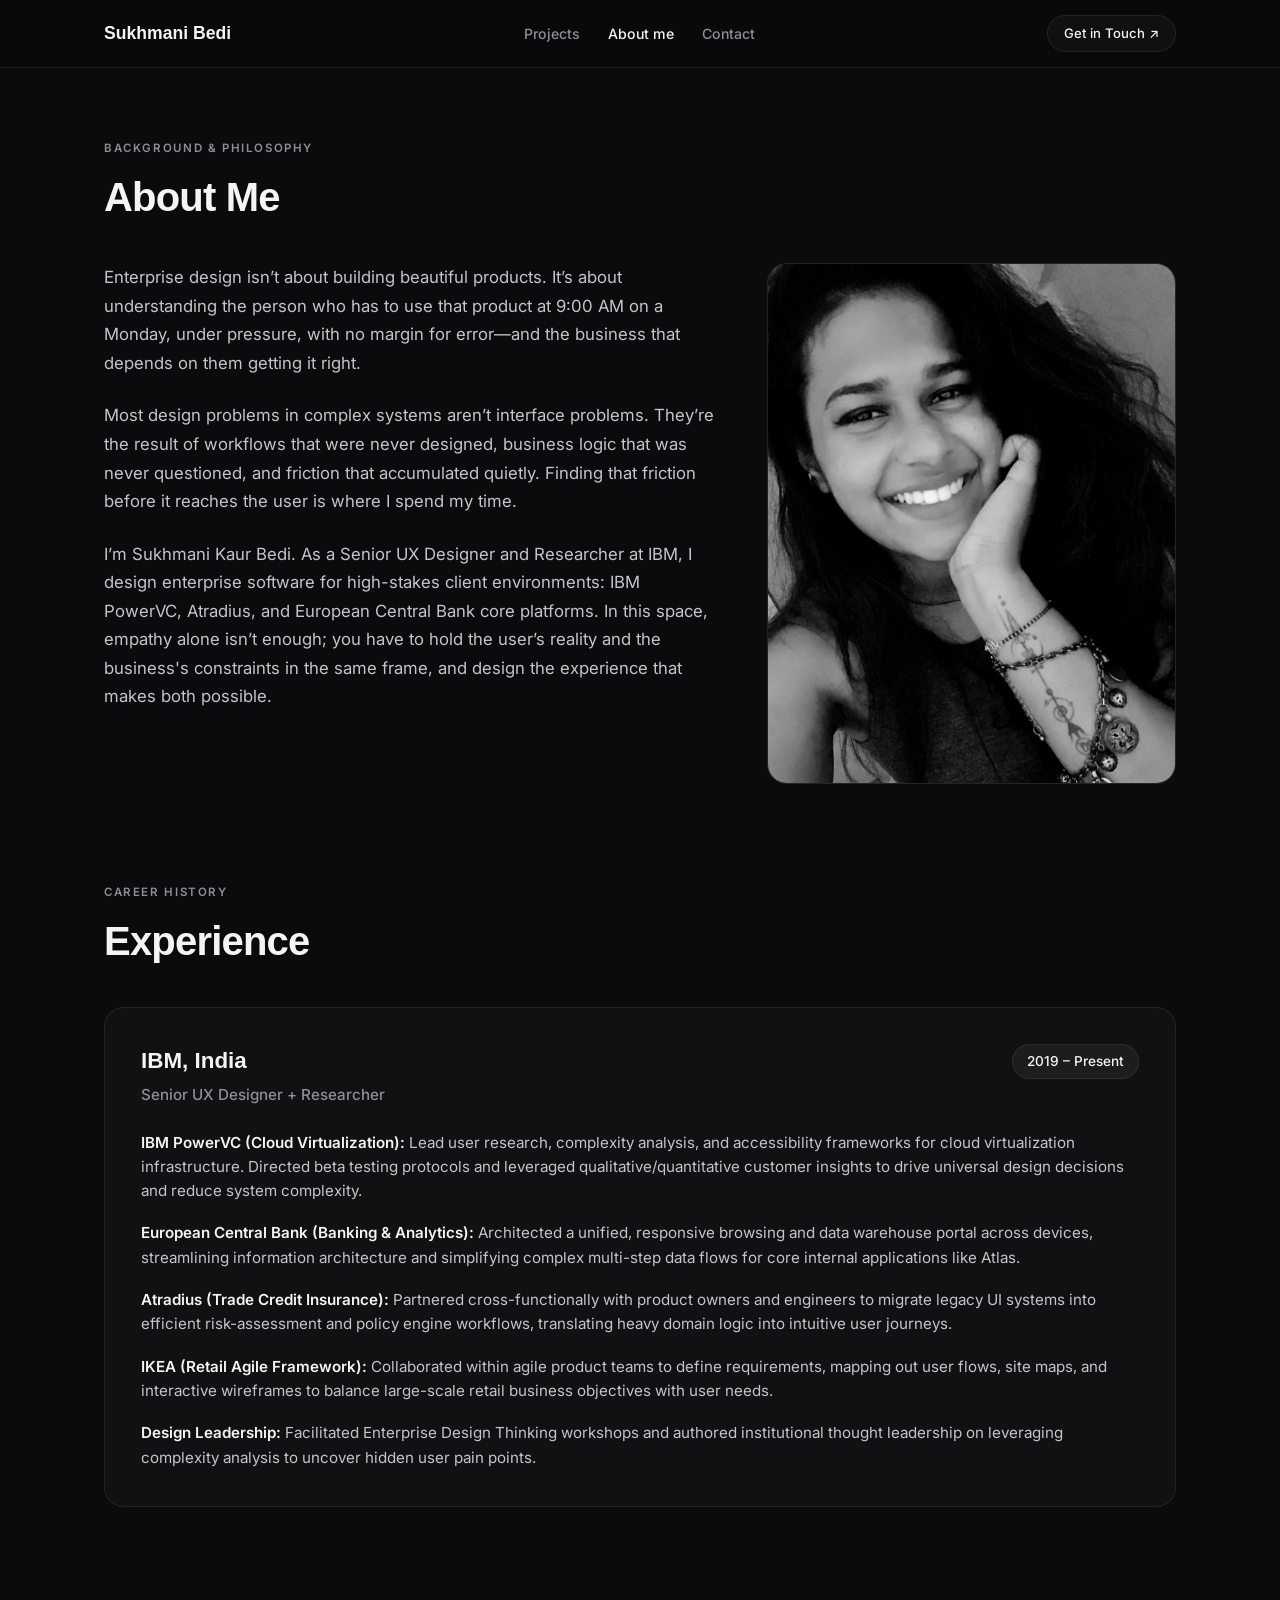
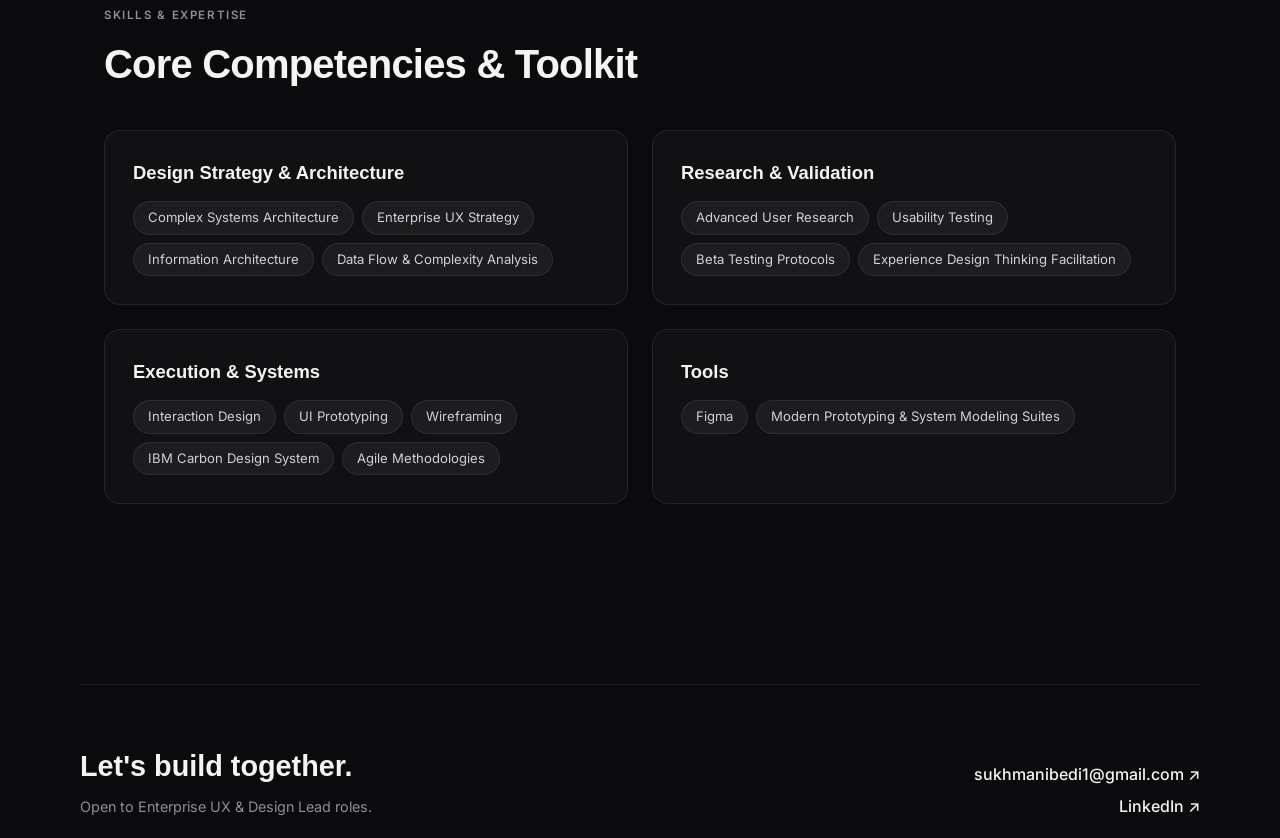
==== about.html @ 5ecbd8c8 "Create about.html" ====
<!DOCTYPE html>
<html lang="en">
<head>
  <meta charset="UTF-8">
  <meta name="viewport" content="width=device-width, initial-scale=1.0">
  <title>Sukhmani Kaur Bedi - About Me & Experience</title>
  <style>
    @import url('https://api.fontshare.com/v2/css?f[]=general-sans@400,500,600,700&display=swap');
    @import url('https://fonts.googleapis.com/css2?family=Inter:wght@300;400;500;600;700&display=swap');

    :root {
      --bg: #0b0b0d;
      --card-bg: rgba(20, 20, 23, 0.75);
      --border: rgba(255, 255, 255, 0.08);
      --border-hover: rgba(255, 255, 255, 0.22);
      --text: #f4f4f5;
      --muted: #8e8e93;
      --font-sans: 'Inter', -apple-system, BlinkMacSystemFont, sans-serif;
      --font-display: 'General Sans', -apple-system, BlinkMacSystemFont, sans-serif;
      --max-width: 1120px;
    }

    *, *::before, *::after {
      box-sizing: border-box;
      margin: 0;
      padding: 0;
    }

    body {
      background-color: var(--bg);
      color: var(--text);
      font-family: var(--font-sans);
      line-height: 1.5;
      -webkit-font-smoothing: antialiased;
    }

    /* Fixed Navigation Bar */
    .framer-navbar {
      position: fixed;
      top: 0;
      left: 0;
      width: 100%;
      height: 68px;
      background: rgba(10, 10, 12, 0.65);
      backdrop-filter: blur(16px);
      -webkit-backdrop-filter: blur(16px);
      border-bottom: 1px solid var(--border);
      z-index: 999;
      display: flex;
      align-items: center;
      justify-content: center;
    }

    .framer-navbar-inner {
      width: 100%;
      max-width: var(--max-width);
      padding: 0 24px;
      display: flex;
      align-items: center;
      justify-content: space-between;
    }

    .brand-logo {
      font-family: var(--font-display);
      font-size: 1.1rem;
      font-weight: 700;
      color: var(--text);
      text-decoration: none;
    }

    .nav-items {
      display: flex;
      gap: 28px;
    }

    .nav-link {
      color: var(--muted);
      text-decoration: none;
      font-size: 0.88rem;
      font-weight: 500;
      transition: color 0.2s ease;
    }

    .nav-link:hover, .nav-link.active {
      color: var(--text);
    }

    .nav-cta {
      border: 1px solid var(--border);
      background: rgba(255, 255, 255, 0.03);
      color: var(--text);
      padding: 8px 16px;
      border-radius: 100px;
      text-decoration: none;
      font-size: 0.82rem;
      font-weight: 500;
    }

    .framer-shell {
      max-width: var(--max-width);
      margin: 0 auto;
      padding: 140px 24px 80px 24px;
    }

    .section-frame {
      margin-bottom: 100px;
    }

    .section-header {
      margin-bottom: 36px;
    }

    .meta-label {
      font-size: 0.72rem;
      letter-spacing: 0.14em;
      text-transform: uppercase;
      color: var(--muted);
      font-weight: 600;
      display: block;
      margin-bottom: 10px;
    }

    .section-title {
      font-family: var(--font-display);
      font-size: 2.5rem;
      font-weight: 700;
      letter-spacing: -0.02em;
    }

    /* About Section Grid Styles */
    .about-main-grid {
      display: grid;
      grid-template-columns: 1.2fr 0.8fr;
      gap: 50px;
      align-items: start;
    }

    .about-content-block {
      font-size: 1.05rem;
      color: #c4c4cc;
      line-height: 1.7;
    }

    .about-content-block p {
      margin-bottom: 24px;
    }

    .about-photo-frame {
      width: 100%;
      border-radius: 20px;
      overflow: hidden;
      border: 1px solid var(--border);
      background: var(--card-bg);
    }

    .about-photo-frame img {
      width: 100%;
      height: auto;
      display: block;
      object-fit: cover;
    }

    /* Experience Section Styles */
    .experience-intro {
      font-size: 1.1rem;
      color: var(--muted);
      margin-bottom: 40px;
      display: flex;
      justify-content: space-between;
      align-items: flex-end;
      border-bottom: 1px solid var(--border);
      padding-bottom: 24px;
    }

    .exp-timeline-item {
      background: var(--card-bg);
      border: 1px solid var(--border);
      border-radius: 20px;
      padding: 36px;
      margin-bottom: 28px;
      transition: border-color 0.25s ease;
    }

    .exp-timeline-item:hover {
      border-color: var(--border-hover);
    }

    .exp-header-row {
      display: flex;
      justify-content: space-between;
      align-items: flex-start;
      margin-bottom: 24px;
      flex-wrap: wrap;
      gap: 16px;
    }

    .exp-company-role h3 {
      font-family: var(--font-display);
      font-size: 1.4rem;
      font-weight: 600;
      color: var(--text);
      margin-bottom: 4px;
    }

    .exp-company-role span {
      color: var(--muted);
      font-size: 0.95rem;
      font-weight: 500;
    }

    .exp-duration {
      background: rgba(255, 255, 255, 0.05);
      border: 1px solid var(--border);
      padding: 6px 14px;
      border-radius: 100px;
      font-size: 0.85rem;
      font-weight: 500;
      color: var(--text);
    }

    .exp-projects-list {
      display: flex;
      flex-direction: column;
      gap: 18px;
    }

    .exp-project-item {
      font-size: 0.95rem;
      color: #c4c4cc;
      line-height: 1.6;
    }

    .exp-project-item strong {
      color: var(--text);
      font-weight: 600;
    }

    /* Competencies Grid */
    .competencies-grid {
      display: grid;
      grid-template-columns: repeat(2, 1fr);
      gap: 24px;
    }

    .competency-card {
      background: var(--card-bg);
      border: 1px solid var(--border);
      border-radius: 16px;
      padding: 28px;
    }

    .competency-card h3 {
      font-family: var(--font-display);
      font-size: 1.15rem;
      font-weight: 600;
      margin-bottom: 14px;
      color: var(--text);
    }

    .competency-tags {
      display: flex;
      flex-wrap: wrap;
      gap: 8px;
    }

    .comp-tag {
      background: rgba(255, 255, 255, 0.05);
      border: 1px solid var(--border);
      padding: 6px 14px;
      border-radius: 100px;
      font-size: 0.82rem;
      color: #d1d1d6;
    }

    /* Footer */
    .framer-footer {
      border-top: 1px solid var(--border);
      padding: 60px 0 20px 0;
      display: flex;
      justify-content: space-between;
      align-items: flex-end;
      max-width: var(--max-width);
      margin: 0 auto;
    }

    .footer-heading {
      font-family: var(--font-display);
      font-size: 1.8rem;
      font-weight: 700;
      margin-bottom: 8px;
    }

    .footer-sub {
      color: var(--muted);
      font-size: 0.9rem;
    }

    .footer-links {
      display: flex;
      flex-direction: column;
      align-items: flex-end;
      gap: 8px;
    }

    .footer-link {
      color: var(--text);
      text-decoration: none;
      font-size: 1rem;
      font-weight: 500;
    }

    @media (max-width: 820px) {
      .about-main-grid, .competencies-grid, .framer-footer {
        grid-template-columns: 1fr;
      }
      .footer-links {
        align-items: flex-start;
        margin-top: 24px;
      }
      .exp-header-row {
        flex-direction: column;
        align-items: flex-start;
        gap: 8px;
      }
    }
  </style>
</head>
<body>

  <!-- Top Navbar -->
  <header class="framer-navbar">
    <div class="framer-navbar-inner">
      <a href="index.html" class="brand-logo">Sukhmani Bedi</a>
      <nav class="nav-items">
        <a href="index.html#projects" class="nav-link">Projects</a>
        <a href="about.html" class="nav-link active">About me</a>
        <a href="index.html#process" class="nav-link">Contact</a>
      </nav>
      <a href="mailto:sukhmanibedi1@gmail.com" class="nav-cta">Get in Touch ↗</a>
    </div>
  </header>

  <div class="framer-shell">
    
    <!-- About Me Section -->
    <section class="section-frame">
      <div class="section-header">
        <span class="meta-label">BACKGROUND & PHILOSOPHY</span>
        <h2 class="section-title">About Me</h2>
      </div>

      <div class="about-main-grid">
        <div class="about-content-block">
          <p>Enterprise design isn’t about building beautiful products. It’s about understanding the person who has to use that product at 9:00 AM on a Monday, under pressure, with no margin for error—and the business that depends on them getting it right.</p>
          
          <p>Most design problems in complex systems aren’t interface problems. They’re the result of workflows that were never designed, business logic that was never questioned, and friction that accumulated quietly. Finding that friction before it reaches the user is where I spend my time.</p>
          
          <p>I’m Sukhmani Kaur Bedi. As a Senior UX Designer and Researcher at IBM, I design enterprise software for high-stakes client environments: IBM PowerVC, Atradius, and European Central Bank core platforms. In this space, empathy alone isn’t enough; you have to hold the user’s reality and the business's constraints in the same frame, and design the experience that makes both possible.</p>
        </div>

        <div class="about-photo-frame">
          <img src="Myimage.jpg" alt="Sukhmani Kaur Bedi">
        </div>
      </div>
    </section>

    <!-- Experience Section -->
    <section class="section-frame">
      <div class="section-header">
        <span class="meta-label">CAREER HISTORY</span>
        <h2 class="section-title">Experience</h2>
      </div>

      <div class="exp-timeline-item">
        <div class="exp-header-row">
          <div class="exp-company-role">
            <h3>IBM, India</h3>
            <span>Senior UX Designer + Researcher</span>
          </div>
          <div class="exp-duration">2019 – Present</div>
        </div>

        <div class="exp-projects-list">
          <div class="exp-project-item">
            <strong>IBM PowerVC (Cloud Virtualization):</strong> Lead user research, complexity analysis, and accessibility frameworks for cloud virtualization infrastructure. Directed beta testing protocols and leveraged qualitative/quantitative customer insights to drive universal design decisions and reduce system complexity.
          </div>
          <div class="exp-project-item">
            <strong>European Central Bank (Banking & Analytics):</strong> Architected a unified, responsive browsing and data warehouse portal across devices, streamlining information architecture and simplifying complex multi-step data flows for core internal applications like Atlas.
          </div>
          <div class="exp-project-item">
            <strong>Atradius (Trade Credit Insurance):</strong> Partnered cross-functionally with product owners and engineers to migrate legacy UI systems into efficient risk-assessment and policy engine workflows, translating heavy domain logic into intuitive user journeys.
          </div>
          <div class="exp-project-item">
            <strong>IKEA (Retail Agile Framework):</strong> Collaborated within agile product teams to define requirements, mapping out user flows, site maps, and interactive wireframes to balance large-scale retail business objectives with user needs.
          </div>
          <div class="exp-project-item">
            <strong>Design Leadership:</strong> Facilitated Enterprise Design Thinking workshops and authored institutional thought leadership on leveraging complexity analysis to uncover hidden user pain points.
          </div>
        </div>
      </div>
    </section>

    <!-- Core Competencies & Toolkit Section -->
    <section class="section-frame">
      <div class="section-header">
        <span class="meta-label">SKILLS & EXPERTISE</span>
        <h2 class="section-title">Core Competencies & Toolkit</h2>
      </div>

      <div class="competencies-grid">
        <div class="competency-card">
          <h3>Design Strategy & Architecture</h3>
          <div class="competency-tags">
            <span class="comp-tag">Complex Systems Architecture</span>
            <span class="comp-tag">Enterprise UX Strategy</span>
            <span class="comp-tag">Information Architecture</span>
            <span class="comp-tag">Data Flow & Complexity Analysis</span>
          </div>
        </div>

        <div class="competency-card">
          <h3>Research & Validation</h3>
          <div class="competency-tags">
            <span class="comp-tag">Advanced User Research</span>
            <span class="comp-tag">Usability Testing</span>
            <span class="comp-tag">Beta Testing Protocols</span>
            <span class="comp-tag">Experience Design Thinking Facilitation</span>
          </div>
        </div>

        <div class="competency-card">
          <h3>Execution & Systems</h3>
          <div class="competency-tags">
            <span class="comp-tag">Interaction Design</span>
            <span class="comp-tag">UI Prototyping</span>
            <span class="comp-tag">Wireframing</span>
            <span class="comp-tag">IBM Carbon Design System</span>
            <span class="comp-tag">Agile Methodologies</span>
          </div>
        </div>

        <div class="competency-card">
          <h3>Tools</h3>
          <div class="competency-tags">
            <span class="comp-tag">Figma</span>
            <span class="comp-tag">Modern Prototyping & System Modeling Suites</span>
          </div>
        </div>
      </div>
    </section>

  </div>

  <!-- Footer -->
  <footer class="framer-footer">
    <div>
      <div class="footer-heading">Let's build together.</div>
      <div class="footer-sub">Open to Enterprise UX & Design Lead roles.</div>
    </div>
    <div class="footer-links">
      <a href="mailto:sukhmanibedi1@gmail.com" class="footer-link">sukhmanibedi1@gmail.com ↗</a>
      <a href="https://linkedin.com" target="_blank" class="footer-link">LinkedIn ↗</a>
    </div>
  </footer>

</body>
</html>
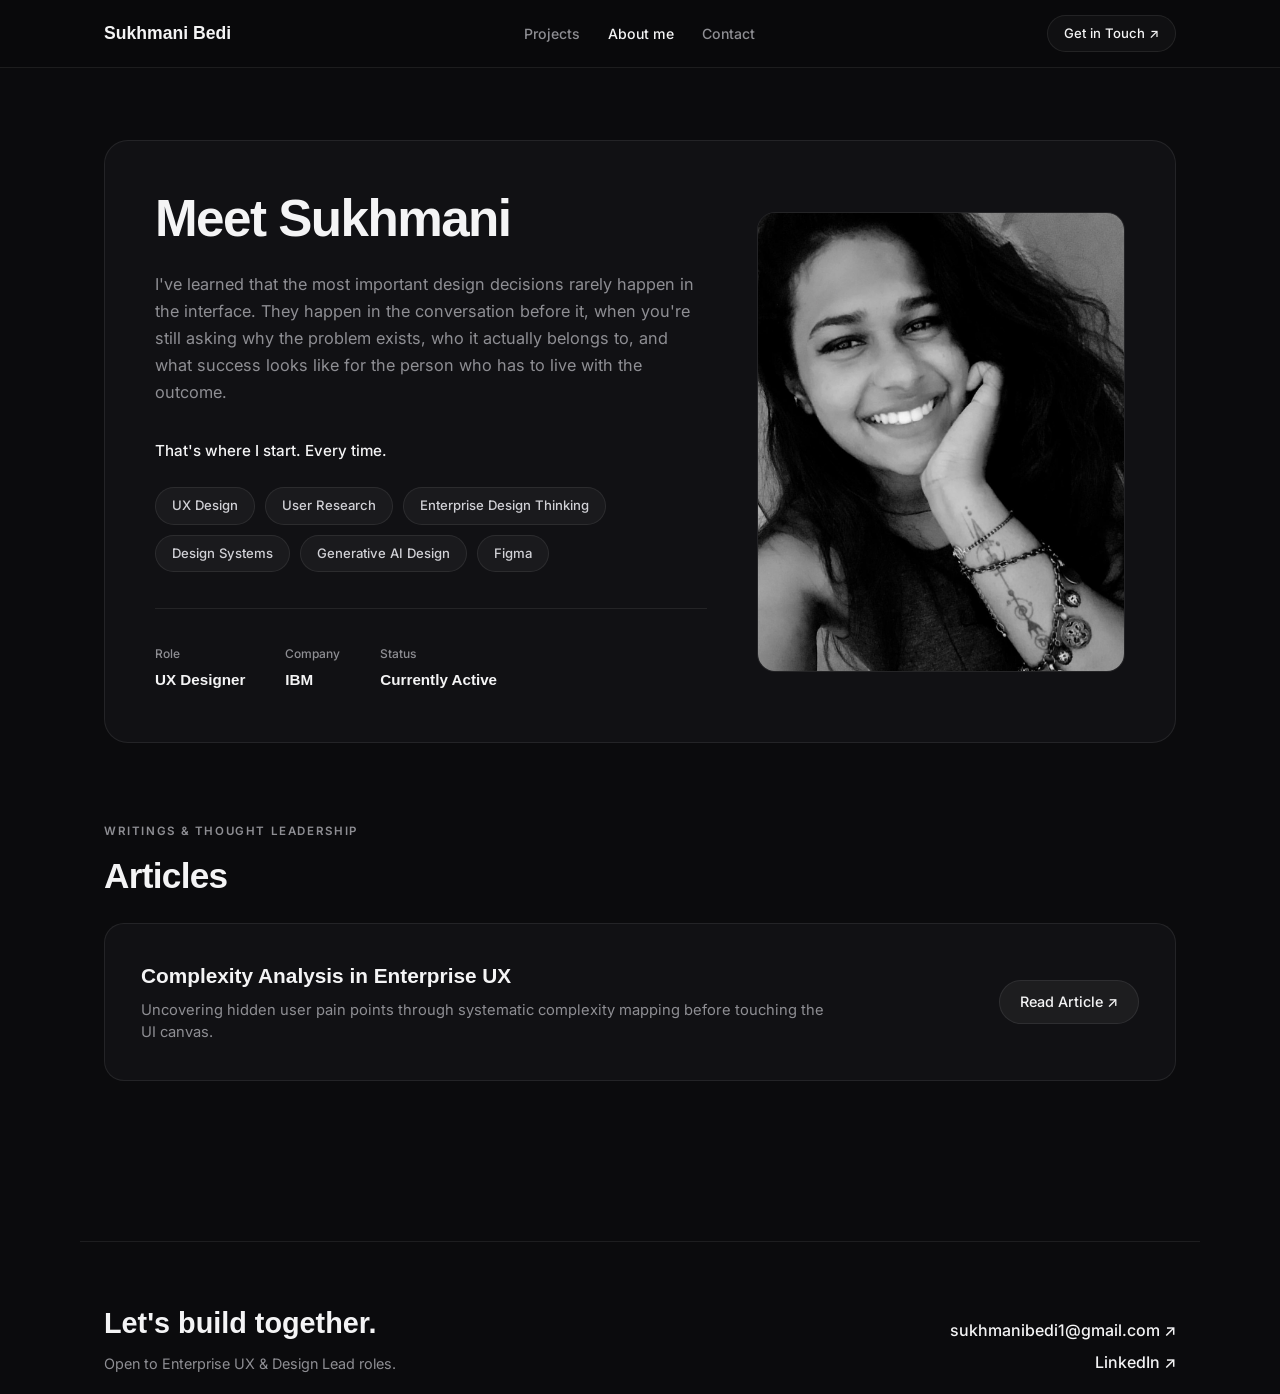
==== commit f46ca56c: "Update about.html" ====
--- a/about.html
+++ b/about.html
@@ -3,7 +3,7 @@
 <head>
   <meta charset="UTF-8">
   <meta name="viewport" content="width=device-width, initial-scale=1.0">
-  <title>Sukhmani Kaur Bedi - About Me & Experience</title>
+  <title>About - Sukhmani Bedi</title>
   <style>
     @import url('https://api.fontshare.com/v2/css?f[]=general-sans@400,500,600,700&display=swap');
     @import url('https://fonts.googleapis.com/css2?family=Inter:wght@300;400;500;600;700&display=swap');
@@ -81,7 +81,7 @@
       transition: color 0.2s ease;
     }
 
-    .nav-link:hover, .nav-link.active {
+    .nav-link:hover {
       color: var(--text);
     }
 
@@ -94,16 +94,18 @@
       text-decoration: none;
       font-size: 0.82rem;
       font-weight: 500;
+      transition: background 0.2s ease, border-color 0.2s ease;
+    }
+
+    .nav-cta:hover {
+      background: rgba(255, 255, 255, 0.12);
+      border-color: var(--border-hover);
     }
 
     .framer-shell {
       max-width: var(--max-width);
       margin: 0 auto;
-      padding: 140px 24px 80px 24px;
-    }
-
-    .section-frame {
-      margin-bottom: 100px;
+      padding: 140px 24px 80px 24px; /* Added top padding to clear fixed header */
     }
 
     .section-header {
@@ -122,154 +124,147 @@
 
     .section-title {
       font-family: var(--font-display);
-      font-size: 2.5rem;
+      font-size: 2.2rem;
       font-weight: 700;
       letter-spacing: -0.02em;
     }
 
-    /* About Section Grid Styles */
-    .about-main-grid {
+    /* Meet Sukhmani / About Card Section */
+    .meet-sukhmani-card {
+      background: var(--card-bg);
+      border: 1px solid var(--border);
+      border-radius: 24px;
+      padding: 50px;
       display: grid;
       grid-template-columns: 1.2fr 0.8fr;
       gap: 50px;
-      align-items: start;
-    }
-
-    .about-content-block {
-      font-size: 1.05rem;
-      color: #c4c4cc;
-      line-height: 1.7;
-    }
-
-    .about-content-block p {
+      align-items: center;
+      margin-bottom: 80px;
+    }
+
+    .meet-sukhmani-content h2 {
+      font-family: var(--font-display);
+      font-size: clamp(2.5rem, 4vw, 3.2rem);
+      font-weight: 700;
+      letter-spacing: -0.03em;
       margin-bottom: 24px;
-    }
-
-    .about-photo-frame {
-      width: 100%;
-      border-radius: 20px;
-      overflow: hidden;
-      border: 1px solid var(--border);
-      background: var(--card-bg);
-    }
-
-    .about-photo-frame img {
-      width: 100%;
-      height: auto;
-      display: block;
-      object-fit: cover;
-    }
-
-    /* Experience Section Styles */
-    .experience-intro {
-      font-size: 1.1rem;
-      color: var(--muted);
-      margin-bottom: 40px;
-      display: flex;
-      justify-content: space-between;
-      align-items: flex-end;
+      color: var(--text);
+      line-height: 1.1;
+    }
+
+    .meet-sukhmani-content p {
+      font-size: 1.02rem;
+      color: var(--muted);
+      line-height: 1.65;
+      margin-bottom: 32px;
+    }
+
+    .tag-grid {
+      display: flex;
+      flex-wrap: wrap;
+      gap: 10px;
+      margin-bottom: 36px;
+      padding-bottom: 36px;
       border-bottom: 1px solid var(--border);
-      padding-bottom: 24px;
-    }
-
-    .exp-timeline-item {
-      background: var(--card-bg);
-      border: 1px solid var(--border);
-      border-radius: 20px;
-      padding: 36px;
-      margin-bottom: 28px;
-      transition: border-color 0.25s ease;
-    }
-
-    .exp-timeline-item:hover {
-      border-color: var(--border-hover);
-    }
-
-    .exp-header-row {
-      display: flex;
-      justify-content: space-between;
-      align-items: flex-start;
-      margin-bottom: 24px;
-      flex-wrap: wrap;
-      gap: 16px;
-    }
-
-    .exp-company-role h3 {
-      font-family: var(--font-display);
-      font-size: 1.4rem;
-      font-weight: 600;
-      color: var(--text);
-      margin-bottom: 4px;
-    }
-
-    .exp-company-role span {
-      color: var(--muted);
-      font-size: 0.95rem;
-      font-weight: 500;
-    }
-
-    .exp-duration {
-      background: rgba(255, 255, 255, 0.05);
-      border: 1px solid var(--border);
-      padding: 6px 14px;
-      border-radius: 100px;
-      font-size: 0.85rem;
-      font-weight: 500;
-      color: var(--text);
-    }
-
-    .exp-projects-list {
-      display: flex;
-      flex-direction: column;
-      gap: 18px;
-    }
-
-    .exp-project-item {
-      font-size: 0.95rem;
-      color: #c4c4cc;
-      line-height: 1.6;
-    }
-
-    .exp-project-item strong {
-      color: var(--text);
-      font-weight: 600;
-    }
-
-    /* Competencies Grid */
-    .competencies-grid {
-      display: grid;
-      grid-template-columns: repeat(2, 1fr);
-      gap: 24px;
-    }
-
-    .competency-card {
-      background: var(--card-bg);
-      border: 1px solid var(--border);
-      border-radius: 16px;
-      padding: 28px;
-    }
-
-    .competency-card h3 {
-      font-family: var(--font-display);
-      font-size: 1.15rem;
-      font-weight: 600;
-      margin-bottom: 14px;
-      color: var(--text);
-    }
-
-    .competency-tags {
-      display: flex;
-      flex-wrap: wrap;
-      gap: 8px;
-    }
-
-    .comp-tag {
-      background: rgba(255, 255, 255, 0.05);
-      border: 1px solid var(--border);
-      padding: 6px 14px;
+    }
+
+    .profile-tag {
+      background: rgba(255, 255, 255, 0.04);
+      border: 1px solid var(--border);
+      padding: 8px 16px;
       border-radius: 100px;
       font-size: 0.82rem;
       color: #d1d1d6;
+      font-weight: 500;
+    }
+
+    .profile-meta-footer {
+      display: flex;
+      gap: 40px;
+    }
+
+    .profile-meta-item span:first-child {
+      display: block;
+      font-size: 0.75rem;
+      color: var(--muted);
+      margin-bottom: 4px;
+      font-weight: 500;
+    }
+
+    .profile-meta-item span:last-child {
+      font-family: var(--font-display);
+      font-size: 0.95rem;
+      font-weight: 600;
+      color: var(--text);
+    }
+
+    .meet-sukhmani-img-frame {
+      width: 100%;
+      border-radius: 18px;
+      overflow: hidden;
+      border: 1px solid var(--border);
+      aspect-ratio: 4 / 5;
+    }
+
+    .meet-sukhmani-img-frame img {
+      width: 100%;
+      height: 100%;
+      object-fit: cover;
+      display: block;
+    }
+
+    /* Articles Section */
+    .articles-card {
+      background: var(--card-bg);
+      border: 1px solid var(--border);
+      border-radius: 20px;
+      padding: 36px;
+      display: flex;
+      justify-content: space-between;
+      align-items: center;
+      text-decoration: none;
+      color: inherit;
+      transition: border-color 0.25s ease, transform 0.25s ease;
+      margin-bottom: 80px;
+    }
+
+    .articles-card:hover {
+      border-color: var(--border-hover);
+      transform: translateY(-2px);
+    }
+
+    .article-info h3 {
+      font-family: var(--font-display);
+      font-size: 1.3rem;
+      font-weight: 600;
+      margin-bottom: 8px;
+      color: var(--text);
+    }
+
+    .article-info p {
+      font-size: 0.92rem;
+      color: var(--muted);
+      max-width: 700px;
+      line-height: 1.5;
+    }
+
+    .article-action {
+      display: flex;
+      align-items: center;
+      gap: 8px;
+      font-size: 0.9rem;
+      font-weight: 500;
+      color: var(--text);
+      background: rgba(255, 255, 255, 0.05);
+      border: 1px solid var(--border);
+      padding: 10px 20px;
+      border-radius: 100px;
+      white-space: nowrap;
+      transition: background 0.2s ease;
+    }
+    
+    .articles-card:hover .article-action {
+      background: rgba(255, 255, 255, 0.1);
     }
 
     /* Footer */
@@ -309,18 +304,22 @@
       font-weight: 500;
     }
 
-    @media (max-width: 820px) {
-      .about-main-grid, .competencies-grid, .framer-footer {
+    @media (max-width: 900px) {
+      .meet-sukhmani-card, .articles-card {
         grid-template-columns: 1fr;
+      }
+      .articles-card {
+        flex-direction: column;
+        align-items: flex-start;
+        gap: 20px;
+      }
+      .framer-footer {
+        flex-direction: column;
+        align-items: flex-start;
+        gap: 24px;
       }
       .footer-links {
         align-items: flex-start;
-        margin-top: 24px;
-      }
-      .exp-header-row {
-        flex-direction: column;
-        align-items: flex-start;
-        gap: 8px;
       }
     }
   </style>
@@ -330,136 +329,87 @@
   <!-- Top Navbar -->
   <header class="framer-navbar">
     <div class="framer-navbar-inner">
+      <!-- Links back to the home page -->
       <a href="index.html" class="brand-logo">Sukhmani Bedi</a>
       <nav class="nav-items">
         <a href="index.html#projects" class="nav-link">Projects</a>
-        <a href="about.html" class="nav-link active">About me</a>
+        <a href="about.html" class="nav-link" style="color: var(--text);">About me</a>
         <a href="index.html#process" class="nav-link">Contact</a>
       </nav>
+      <!-- Clickable Email Button -->
       <a href="mailto:sukhmanibedi1@gmail.com" class="nav-cta">Get in Touch ↗</a>
     </div>
   </header>
 
+  <!-- Main Content Wrapper -->
   <div class="framer-shell">
-    
-    <!-- About Me Section -->
-    <section class="section-frame">
-      <div class="section-header">
-        <span class="meta-label">BACKGROUND & PHILOSOPHY</span>
-        <h2 class="section-title">About Me</h2>
-      </div>
-
-      <div class="about-main-grid">
-        <div class="about-content-block">
-          <p>Enterprise design isn’t about building beautiful products. It’s about understanding the person who has to use that product at 9:00 AM on a Monday, under pressure, with no margin for error—and the business that depends on them getting it right.</p>
-          
-          <p>Most design problems in complex systems aren’t interface problems. They’re the result of workflows that were never designed, business logic that was never questioned, and friction that accumulated quietly. Finding that friction before it reaches the user is where I spend my time.</p>
-          
-          <p>I’m Sukhmani Kaur Bedi. As a Senior UX Designer and Researcher at IBM, I design enterprise software for high-stakes client environments: IBM PowerVC, Atradius, and European Central Bank core platforms. In this space, empathy alone isn’t enough; you have to hold the user’s reality and the business's constraints in the same frame, and design the experience that makes both possible.</p>
+
+    <!-- Meet Sukhmani / About Section -->
+    <div class="meet-sukhmani-card">
+      <div class="meet-sukhmani-content">
+        <h2>Meet Sukhmani</h2>
+        <p>I've learned that the most important design decisions rarely happen in the interface. They happen in the conversation before it, when you're still asking why the problem exists, who it actually belongs to, and what success looks like for the person who has to live with the outcome.</p>
+        <p style="font-size: 0.95rem; color: var(--text); font-weight: 500; margin-bottom: 24px;">That's where I start. Every time.</p>
+
+        <div class="tag-grid">
+          <span class="profile-tag">UX Design</span>
+          <span class="profile-tag">User Research</span>
+          <span class="profile-tag">Enterprise Design Thinking</span>
+          <span class="profile-tag">Design Systems</span>
+          <span class="profile-tag">Generative AI Design</span>
+          <span class="profile-tag">Figma</span>
         </div>
 
-        <div class="about-photo-frame">
-          <img src="Myimage.jpg" alt="Sukhmani Kaur Bedi">
-        </div>
-      </div>
-    </section>
-
-    <!-- Experience Section -->
-    <section class="section-frame">
-      <div class="section-header">
-        <span class="meta-label">CAREER HISTORY</span>
-        <h2 class="section-title">Experience</h2>
-      </div>
-
-      <div class="exp-timeline-item">
-        <div class="exp-header-row">
-          <div class="exp-company-role">
-            <h3>IBM, India</h3>
-            <span>Senior UX Designer + Researcher</span>
+        <div class="profile-meta-footer">
+          <div class="profile-meta-item">
+            <span>Role</span>
+            <span>UX Designer</span>
           </div>
-          <div class="exp-duration">2019 – Present</div>
-        </div>
-
-        <div class="exp-projects-list">
-          <div class="exp-project-item">
-            <strong>IBM PowerVC (Cloud Virtualization):</strong> Lead user research, complexity analysis, and accessibility frameworks for cloud virtualization infrastructure. Directed beta testing protocols and leveraged qualitative/quantitative customer insights to drive universal design decisions and reduce system complexity.
+          <div class="profile-meta-item">
+            <span>Company</span>
+            <span>IBM</span>
           </div>
-          <div class="exp-project-item">
-            <strong>European Central Bank (Banking & Analytics):</strong> Architected a unified, responsive browsing and data warehouse portal across devices, streamlining information architecture and simplifying complex multi-step data flows for core internal applications like Atlas.
-          </div>
-          <div class="exp-project-item">
-            <strong>Atradius (Trade Credit Insurance):</strong> Partnered cross-functionally with product owners and engineers to migrate legacy UI systems into efficient risk-assessment and policy engine workflows, translating heavy domain logic into intuitive user journeys.
-          </div>
-          <div class="exp-project-item">
-            <strong>IKEA (Retail Agile Framework):</strong> Collaborated within agile product teams to define requirements, mapping out user flows, site maps, and interactive wireframes to balance large-scale retail business objectives with user needs.
-          </div>
-          <div class="exp-project-item">
-            <strong>Design Leadership:</strong> Facilitated Enterprise Design Thinking workshops and authored institutional thought leadership on leveraging complexity analysis to uncover hidden user pain points.
+          <div class="profile-meta-item">
+            <span>Status</span>
+            <span>Currently Active</span>
           </div>
         </div>
       </div>
-    </section>
-
-    <!-- Core Competencies & Toolkit Section -->
-    <section class="section-frame">
-      <div class="section-header">
-        <span class="meta-label">SKILLS & EXPERTISE</span>
-        <h2 class="section-title">Core Competencies & Toolkit</h2>
-      </div>
-
-      <div class="competencies-grid">
-        <div class="competency-card">
-          <h3>Design Strategy & Architecture</h3>
-          <div class="competency-tags">
-            <span class="comp-tag">Complex Systems Architecture</span>
-            <span class="comp-tag">Enterprise UX Strategy</span>
-            <span class="comp-tag">Information Architecture</span>
-            <span class="comp-tag">Data Flow & Complexity Analysis</span>
-          </div>
-        </div>
-
-        <div class="competency-card">
-          <h3>Research & Validation</h3>
-          <div class="competency-tags">
-            <span class="comp-tag">Advanced User Research</span>
-            <span class="comp-tag">Usability Testing</span>
-            <span class="comp-tag">Beta Testing Protocols</span>
-            <span class="comp-tag">Experience Design Thinking Facilitation</span>
-          </div>
-        </div>
-
-        <div class="competency-card">
-          <h3>Execution & Systems</h3>
-          <div class="competency-tags">
-            <span class="comp-tag">Interaction Design</span>
-            <span class="comp-tag">UI Prototyping</span>
-            <span class="comp-tag">Wireframing</span>
-            <span class="comp-tag">IBM Carbon Design System</span>
-            <span class="comp-tag">Agile Methodologies</span>
-          </div>
-        </div>
-
-        <div class="competency-card">
-          <h3>Tools</h3>
-          <div class="competency-tags">
-            <span class="comp-tag">Figma</span>
-            <span class="comp-tag">Modern Prototyping & System Modeling Suites</span>
-          </div>
-        </div>
-      </div>
-    </section>
+
+      <div class="meet-sukhmani-img-frame">
+        <img src="Myimage.jpg" alt="Sukhmani Kaur Bedi">
+      </div>
+    </div>
+
+    <!-- Articles Section -->
+    <div class="section-header" style="margin-bottom: 20px;">
+      <span class="meta-label">WRITINGS & THOUGHT LEADERSHIP</span>
+      <h2 class="section-title">Articles</h2>
+    </div>
+
+    <a href="#" class="articles-card">
+      <div class="article-info">
+        <h3>Complexity Analysis in Enterprise UX</h3>
+        <p>Uncovering hidden user pain points through systematic complexity mapping before touching the UI canvas.</p>
+      </div>
+      <div class="article-action">
+        Read Article ↗
+      </div>
+    </a>
 
   </div>
 
   <!-- Footer -->
   <footer class="framer-footer">
-    <div>
-      <div class="footer-heading">Let's build together.</div>
-      <div class="footer-sub">Open to Enterprise UX & Design Lead roles.</div>
-    </div>
-    <div class="footer-links">
-      <a href="mailto:sukhmanibedi1@gmail.com" class="footer-link">sukhmanibedi1@gmail.com ↗</a>
-      <a href="https://linkedin.com" target="_blank" class="footer-link">LinkedIn ↗</a>
+    <div style="max-width: var(--max-width); margin: 0 auto; width: 100%; padding: 0 24px; display: flex; justify-content: space-between; align-items: flex-end;">
+      <div>
+        <div class="footer-heading">Let's build together.</div>
+        <div class="footer-sub">Open to Enterprise UX & Design Lead roles.</div>
+      </div>
+      <div class="footer-links">
+        <a href="mailto:sukhmanibedi1@gmail.com" class="footer-link">sukhmanibedi1@gmail.com ↗</a>
+        <a href="https://linkedin.com" target="_blank" class="footer-link">LinkedIn ↗</a>
+      </div>
     </div>
   </footer>
 
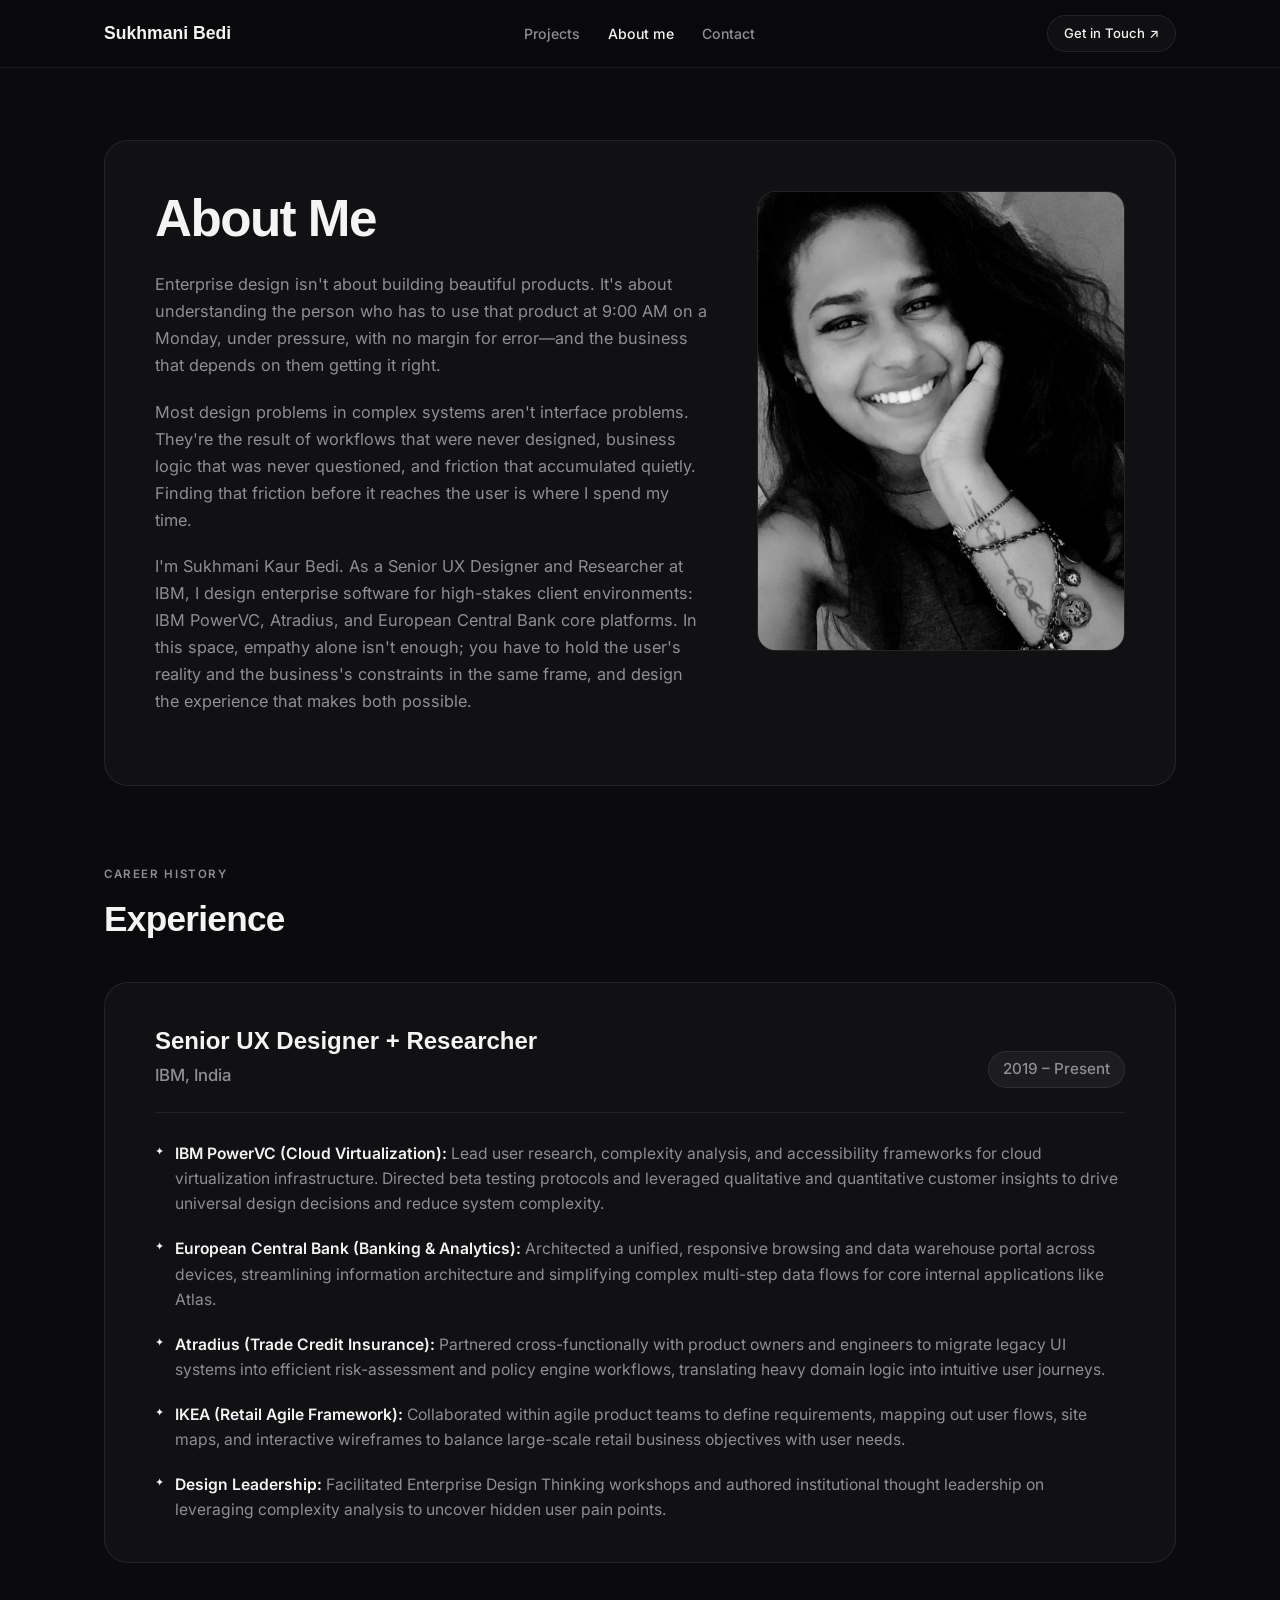
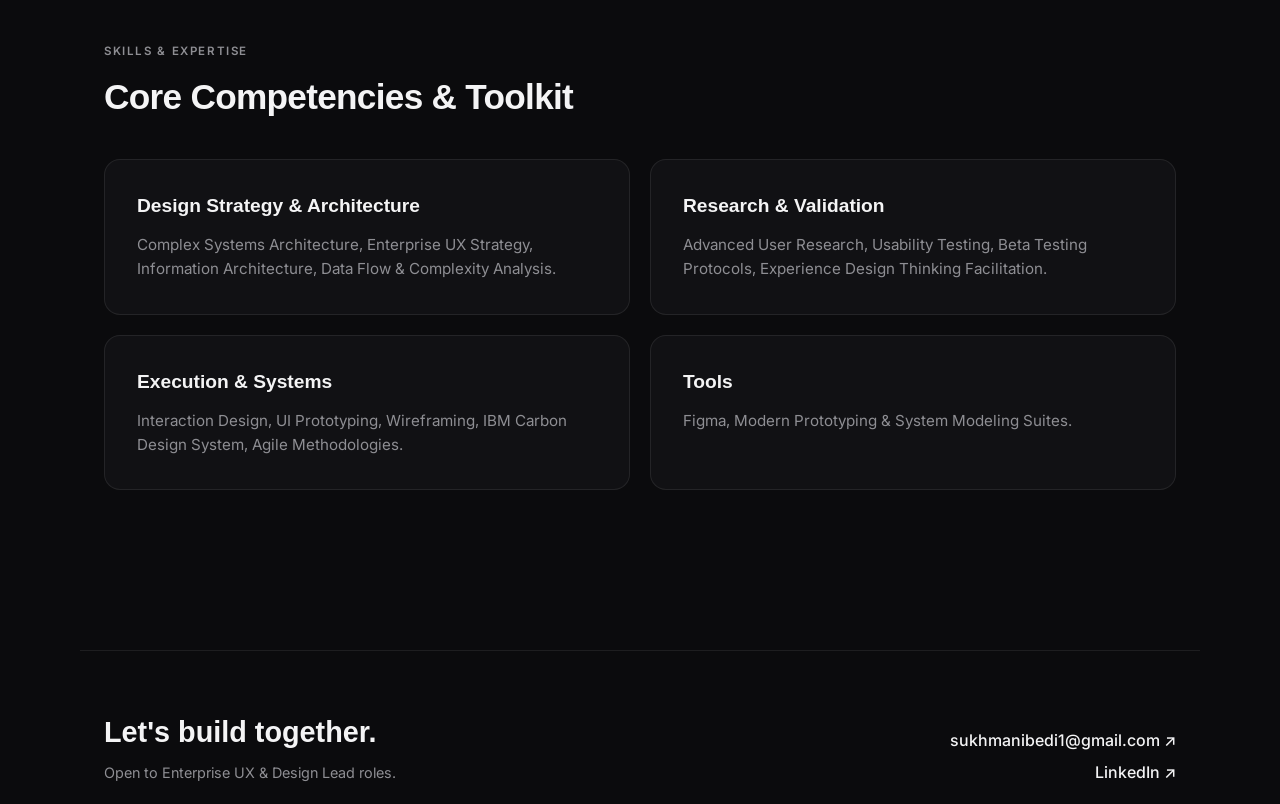
==== commit c14e9450: "Update about.html" ====
--- a/about.html
+++ b/about.html
@@ -3,7 +3,7 @@
 <head>
   <meta charset="UTF-8">
   <meta name="viewport" content="width=device-width, initial-scale=1.0">
-  <title>About - Sukhmani Bedi</title>
+  <title>About - Sukhmani Kaur Bedi</title>
   <style>
     @import url('https://api.fontshare.com/v2/css?f[]=general-sans@400,500,600,700&display=swap');
     @import url('https://fonts.googleapis.com/css2?family=Inter:wght@300;400;500;600;700&display=swap');
@@ -105,7 +105,7 @@
     .framer-shell {
       max-width: var(--max-width);
       margin: 0 auto;
-      padding: 140px 24px 80px 24px; /* Added top padding to clear fixed header */
+      padding: 140px 24px 80px 24px;
     }
 
     .section-header {
@@ -129,7 +129,7 @@
       letter-spacing: -0.02em;
     }
 
-    /* Meet Sukhmani / About Card Section */
+    /* About Me Hero Section */
     .meet-sukhmani-card {
       background: var(--card-bg);
       border: 1px solid var(--border);
@@ -138,7 +138,7 @@
       display: grid;
       grid-template-columns: 1.2fr 0.8fr;
       gap: 50px;
-      align-items: center;
+      align-items: start;
       margin-bottom: 80px;
     }
 
@@ -156,46 +156,7 @@
       font-size: 1.02rem;
       color: var(--muted);
       line-height: 1.65;
-      margin-bottom: 32px;
-    }
-
-    .tag-grid {
-      display: flex;
-      flex-wrap: wrap;
-      gap: 10px;
-      margin-bottom: 36px;
-      padding-bottom: 36px;
-      border-bottom: 1px solid var(--border);
-    }
-
-    .profile-tag {
-      background: rgba(255, 255, 255, 0.04);
-      border: 1px solid var(--border);
-      padding: 8px 16px;
-      border-radius: 100px;
-      font-size: 0.82rem;
-      color: #d1d1d6;
-      font-weight: 500;
-    }
-
-    .profile-meta-footer {
-      display: flex;
-      gap: 40px;
-    }
-
-    .profile-meta-item span:first-child {
-      display: block;
-      font-size: 0.75rem;
-      color: var(--muted);
-      margin-bottom: 4px;
-      font-weight: 500;
-    }
-
-    .profile-meta-item span:last-child {
-      font-family: var(--font-display);
-      font-size: 0.95rem;
-      font-weight: 600;
-      color: var(--text);
+      margin-bottom: 20px;
     }
 
     .meet-sukhmani-img-frame {
@@ -213,58 +174,104 @@
       display: block;
     }
 
-    /* Articles Section */
-    .articles-card {
+    /* Experience Section */
+    .experience-card {
       background: var(--card-bg);
       border: 1px solid var(--border);
-      border-radius: 20px;
-      padding: 36px;
+      border-radius: 24px;
+      padding: 40px 50px;
+      margin-bottom: 80px;
+    }
+
+    .experience-header {
       display: flex;
       justify-content: space-between;
-      align-items: center;
-      text-decoration: none;
-      color: inherit;
-      transition: border-color 0.25s ease, transform 0.25s ease;
+      align-items: flex-end;
+      padding-bottom: 24px;
+      border-bottom: 1px solid var(--border);
+      margin-bottom: 28px;
+    }
+
+    .role-title {
+      font-family: var(--font-display);
+      font-size: 1.5rem;
+      font-weight: 600;
+      color: var(--text);
+      margin-bottom: 4px;
+    }
+
+    .company-name {
+      font-size: 1.05rem;
+      color: var(--muted);
+      font-weight: 500;
+    }
+
+    .timeline-date {
+      font-size: 0.95rem;
+      color: var(--muted);
+      font-weight: 500;
+      background: rgba(255, 255, 255, 0.05);
+      padding: 6px 14px;
+      border-radius: 100px;
+      border: 1px solid var(--border);
+    }
+
+    .experience-list {
+      list-style: none;
+      display: flex;
+      flex-direction: column;
+      gap: 20px;
+    }
+
+    .experience-list li {
+      font-size: 0.98rem;
+      color: var(--muted);
+      line-height: 1.6;
+      position: relative;
+      padding-left: 20px;
+    }
+
+    .experience-list li::before {
+      content: '✦';
+      position: absolute;
+      left: 0;
+      top: 2px;
+      font-size: 0.7rem;
+      color: var(--text);
+    }
+
+    .experience-list strong {
+      color: var(--text);
+      font-weight: 600;
+    }
+
+    /* Competencies Grid */
+    .competencies-grid {
+      display: grid;
+      grid-template-columns: repeat(2, 1fr);
+      gap: 20px;
       margin-bottom: 80px;
     }
 
-    .articles-card:hover {
-      border-color: var(--border-hover);
-      transform: translateY(-2px);
-    }
-
-    .article-info h3 {
-      font-family: var(--font-display);
-      font-size: 1.3rem;
+    .competency-card {
+      background: var(--card-bg);
+      border: 1px solid var(--border);
+      border-radius: 16px;
+      padding: 32px;
+    }
+
+    .competency-card h3 {
+      font-family: var(--font-display);
+      font-size: 1.2rem;
       font-weight: 600;
-      margin-bottom: 8px;
-      color: var(--text);
-    }
-
-    .article-info p {
-      font-size: 0.92rem;
-      color: var(--muted);
-      max-width: 700px;
-      line-height: 1.5;
-    }
-
-    .article-action {
-      display: flex;
-      align-items: center;
-      gap: 8px;
-      font-size: 0.9rem;
-      font-weight: 500;
-      color: var(--text);
-      background: rgba(255, 255, 255, 0.05);
-      border: 1px solid var(--border);
-      padding: 10px 20px;
-      border-radius: 100px;
-      white-space: nowrap;
-      transition: background 0.2s ease;
-    }
-    
-    .articles-card:hover .article-action {
-      background: rgba(255, 255, 255, 0.1);
+      color: var(--text);
+      margin-bottom: 12px;
+    }
+
+    .competency-card p {
+      font-size: 0.95rem;
+      color: var(--muted);
+      line-height: 1.6;
     }
 
     /* Footer */
@@ -305,13 +312,16 @@
     }
 
     @media (max-width: 900px) {
-      .meet-sukhmani-card, .articles-card {
+      .meet-sukhmani-card, .competencies-grid {
         grid-template-columns: 1fr;
       }
-      .articles-card {
+      .experience-header {
         flex-direction: column;
         align-items: flex-start;
-        gap: 20px;
+        gap: 16px;
+      }
+      .experience-card {
+        padding: 30px;
       }
       .framer-footer {
         flex-direction: column;
@@ -329,14 +339,12 @@
   <!-- Top Navbar -->
   <header class="framer-navbar">
     <div class="framer-navbar-inner">
-      <!-- Links back to the home page -->
       <a href="index.html" class="brand-logo">Sukhmani Bedi</a>
       <nav class="nav-items">
         <a href="index.html#projects" class="nav-link">Projects</a>
         <a href="about.html" class="nav-link" style="color: var(--text);">About me</a>
         <a href="index.html#process" class="nav-link">Contact</a>
       </nav>
-      <!-- Clickable Email Button -->
       <a href="mailto:sukhmanibedi1@gmail.com" class="nav-cta">Get in Touch ↗</a>
     </div>
   </header>
@@ -344,36 +352,15 @@
   <!-- Main Content Wrapper -->
   <div class="framer-shell">
 
-    <!-- Meet Sukhmani / About Section -->
+    <!-- About Me Section -->
     <div class="meet-sukhmani-card">
       <div class="meet-sukhmani-content">
-        <h2>Meet Sukhmani</h2>
-        <p>I've learned that the most important design decisions rarely happen in the interface. They happen in the conversation before it, when you're still asking why the problem exists, who it actually belongs to, and what success looks like for the person who has to live with the outcome.</p>
-        <p style="font-size: 0.95rem; color: var(--text); font-weight: 500; margin-bottom: 24px;">That's where I start. Every time.</p>
-
-        <div class="tag-grid">
-          <span class="profile-tag">UX Design</span>
-          <span class="profile-tag">User Research</span>
-          <span class="profile-tag">Enterprise Design Thinking</span>
-          <span class="profile-tag">Design Systems</span>
-          <span class="profile-tag">Generative AI Design</span>
-          <span class="profile-tag">Figma</span>
-        </div>
-
-        <div class="profile-meta-footer">
-          <div class="profile-meta-item">
-            <span>Role</span>
-            <span>UX Designer</span>
-          </div>
-          <div class="profile-meta-item">
-            <span>Company</span>
-            <span>IBM</span>
-          </div>
-          <div class="profile-meta-item">
-            <span>Status</span>
-            <span>Currently Active</span>
-          </div>
-        </div>
+        <h2>About Me</h2>
+        <p>Enterprise design isn't about building beautiful products. It's about understanding the person who has to use that product at 9:00 AM on a Monday, under pressure, with no margin for error—and the business that depends on them getting it right.</p>
+        
+        <p>Most design problems in complex systems aren't interface problems. They're the result of workflows that were never designed, business logic that was never questioned, and friction that accumulated quietly. Finding that friction before it reaches the user is where I spend my time.</p>
+        
+        <p>I'm Sukhmani Kaur Bedi. As a Senior UX Designer and Researcher at IBM, I design enterprise software for high-stakes client environments: IBM PowerVC, Atradius, and European Central Bank core platforms. In this space, empathy alone isn't enough; you have to hold the user's reality and the business's constraints in the same frame, and design the experience that makes both possible.</p>
       </div>
 
       <div class="meet-sukhmani-img-frame">
@@ -381,21 +368,57 @@
       </div>
     </div>
 
-    <!-- Articles Section -->
-    <div class="section-header" style="margin-bottom: 20px;">
-      <span class="meta-label">WRITINGS & THOUGHT LEADERSHIP</span>
-      <h2 class="section-title">Articles</h2>
-    </div>
-
-    <a href="#" class="articles-card">
-      <div class="article-info">
-        <h3>Complexity Analysis in Enterprise UX</h3>
-        <p>Uncovering hidden user pain points through systematic complexity mapping before touching the UI canvas.</p>
-      </div>
-      <div class="article-action">
-        Read Article ↗
-      </div>
-    </a>
+    <!-- Experience Section -->
+    <div class="section-header">
+      <span class="meta-label">CAREER HISTORY</span>
+      <h2 class="section-title">Experience</h2>
+    </div>
+
+    <div class="experience-card">
+      <div class="experience-header">
+        <div>
+          <h3 class="role-title">Senior UX Designer + Researcher</h3>
+          <div class="company-name">IBM, India</div>
+        </div>
+        <div class="timeline-date">2019 – Present</div>
+      </div>
+      
+      <ul class="experience-list">
+        <li><strong>IBM PowerVC (Cloud Virtualization):</strong> Lead user research, complexity analysis, and accessibility frameworks for cloud virtualization infrastructure. Directed beta testing protocols and leveraged qualitative and quantitative customer insights to drive universal design decisions and reduce system complexity.</li>
+        <li><strong>European Central Bank (Banking & Analytics):</strong> Architected a unified, responsive browsing and data warehouse portal across devices, streamlining information architecture and simplifying complex multi-step data flows for core internal applications like Atlas.</li>
+        <li><strong>Atradius (Trade Credit Insurance):</strong> Partnered cross-functionally with product owners and engineers to migrate legacy UI systems into efficient risk-assessment and policy engine workflows, translating heavy domain logic into intuitive user journeys.</li>
+        <li><strong>IKEA (Retail Agile Framework):</strong> Collaborated within agile product teams to define requirements, mapping out user flows, site maps, and interactive wireframes to balance large-scale retail business objectives with user needs.</li>
+        <li><strong>Design Leadership:</strong> Facilitated Enterprise Design Thinking workshops and authored institutional thought leadership on leveraging complexity analysis to uncover hidden user pain points.</li>
+      </ul>
+    </div>
+
+    <!-- Core Competencies Section -->
+    <div class="section-header">
+      <span class="meta-label">SKILLS & EXPERTISE</span>
+      <h2 class="section-title">Core Competencies & Toolkit</h2>
+    </div>
+
+    <div class="competencies-grid">
+      <div class="competency-card">
+        <h3>Design Strategy & Architecture</h3>
+        <p>Complex Systems Architecture, Enterprise UX Strategy, Information Architecture, Data Flow & Complexity Analysis.</p>
+      </div>
+
+      <div class="competency-card">
+        <h3>Research & Validation</h3>
+        <p>Advanced User Research, Usability Testing, Beta Testing Protocols, Experience Design Thinking Facilitation.</p>
+      </div>
+
+      <div class="competency-card">
+        <h3>Execution & Systems</h3>
+        <p>Interaction Design, UI Prototyping, Wireframing, IBM Carbon Design System, Agile Methodologies.</p>
+      </div>
+
+      <div class="competency-card">
+        <h3>Tools</h3>
+        <p>Figma, Modern Prototyping & System Modeling Suites.</p>
+      </div>
+    </div>
 
   </div>
 
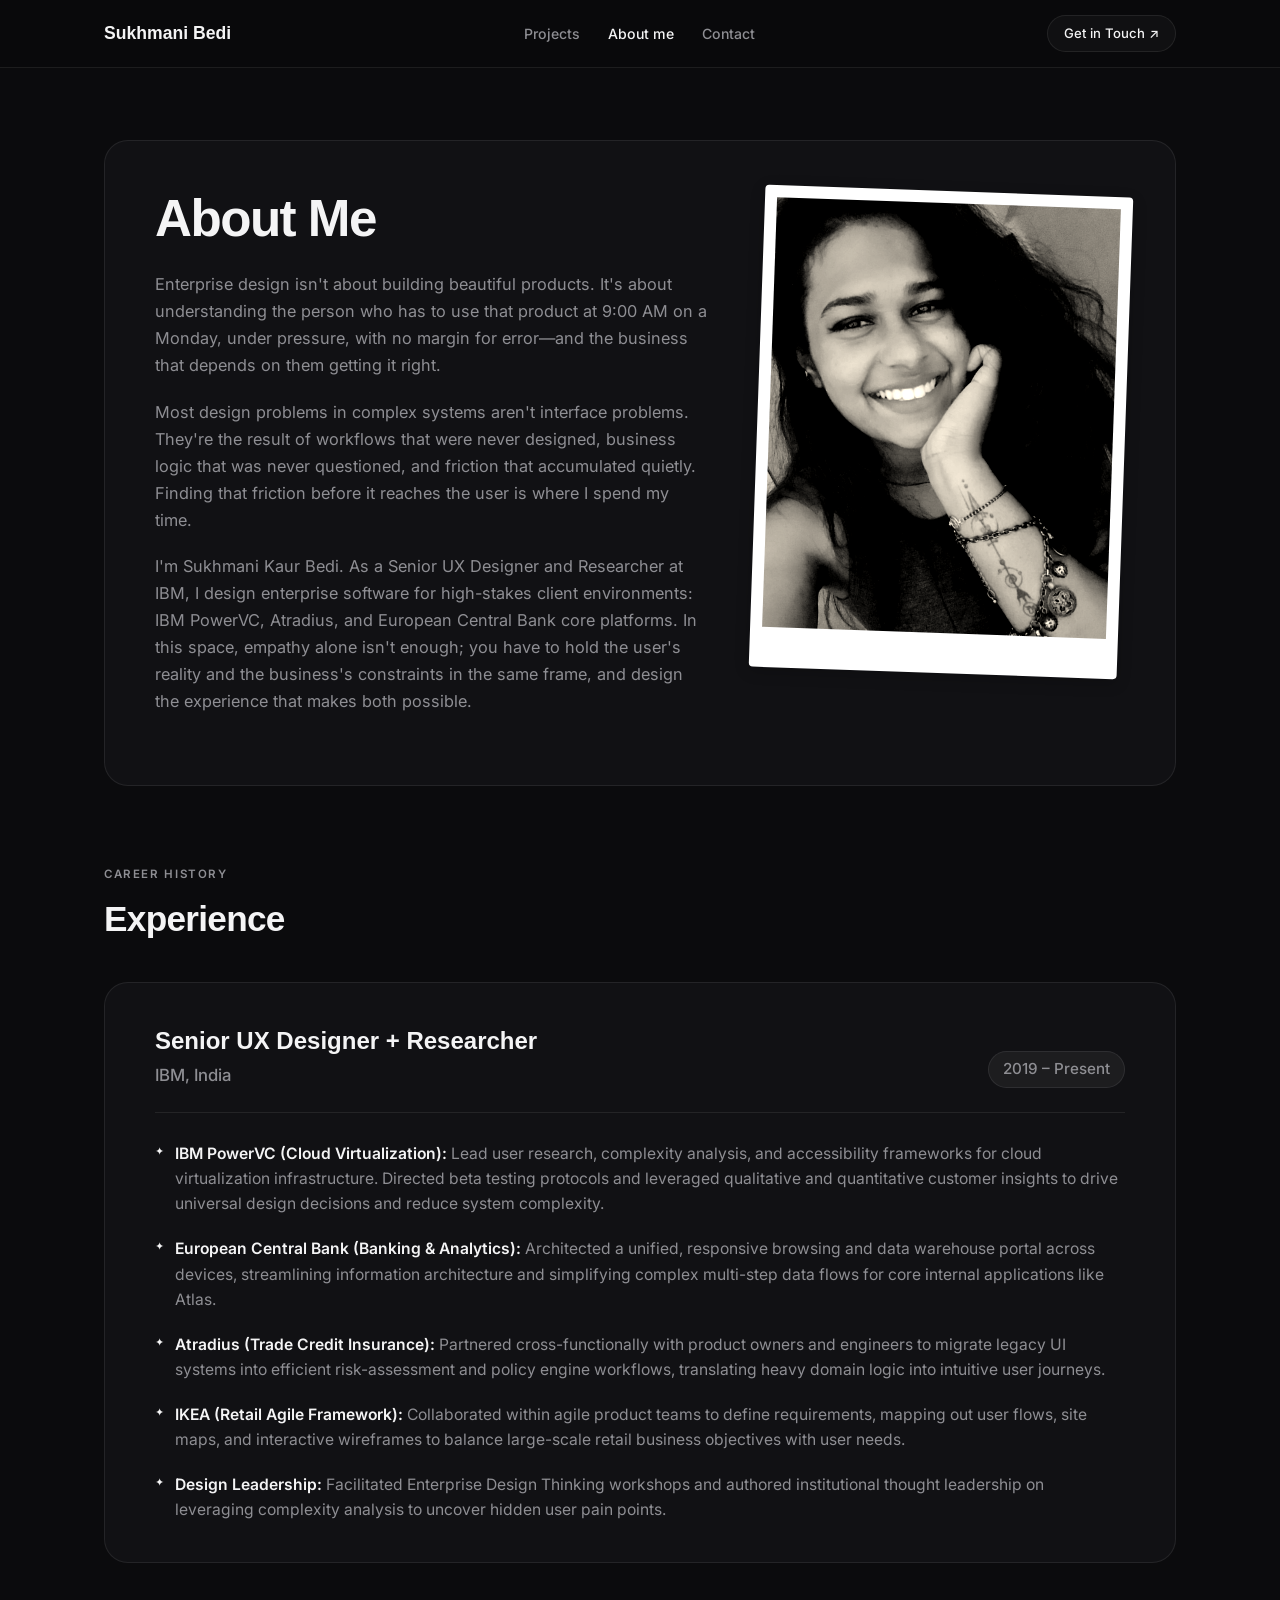
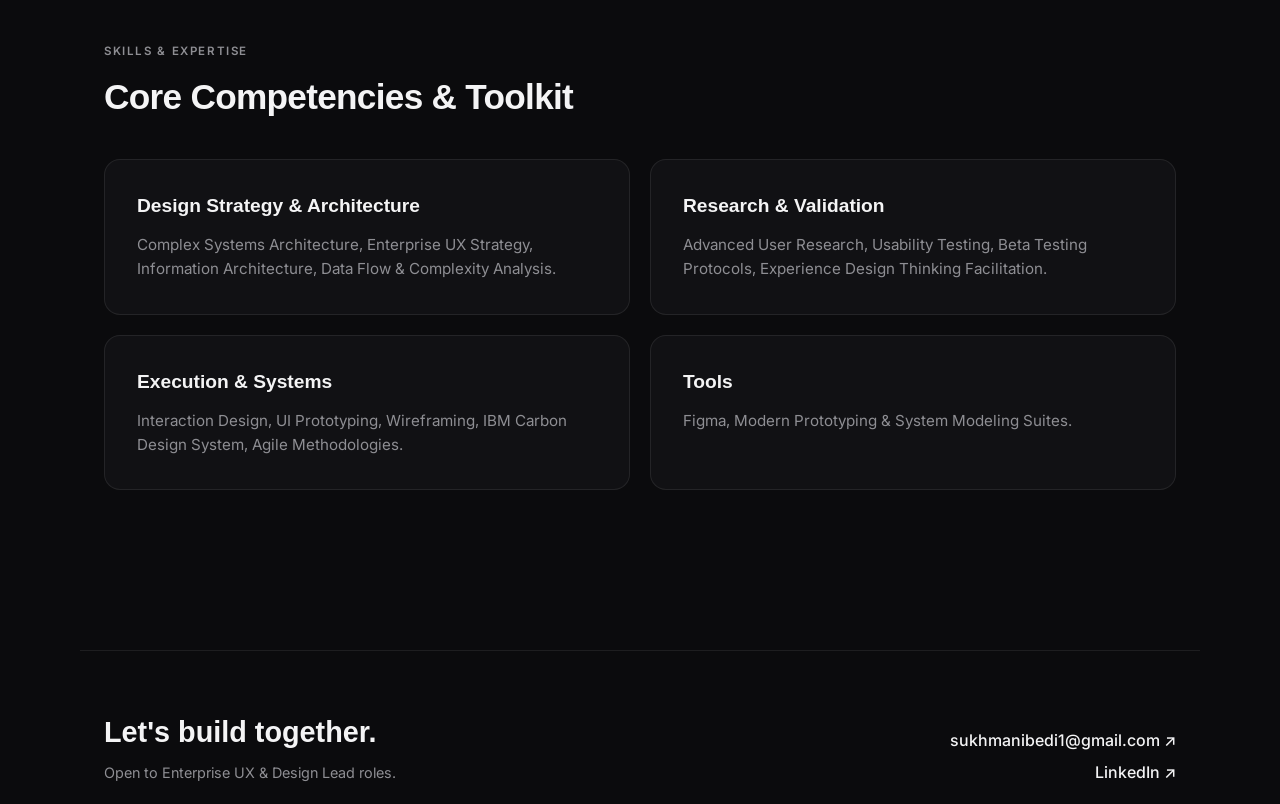
==== commit a54c9b6a: "Update about.html" ====
--- a/about.html
+++ b/about.html
@@ -161,17 +161,24 @@
 
     .meet-sukhmani-img-frame {
       width: 100%;
-      border-radius: 18px;
-      overflow: hidden;
-      border: 1px solid var(--border);
-      aspect-ratio: 4 / 5;
+      background: #fff;
+      padding: 12px 12px 40px 12px;
+      border-radius: 4px;
+      box-shadow: 0 4px 15px rgba(0,0,0,0.2);
+      transform: rotate(2deg);
+      transition: transform 0.3s ease;
+    }
+    
+    .meet-sukhmani-img-frame:hover {
+      transform: rotate(0deg) scale(1.02);
     }
 
     .meet-sukhmani-img-frame img {
       width: 100%;
-      height: 100%;
+      aspect-ratio: 4 / 5;
       object-fit: cover;
       display: block;
+      filter: sepia(0.3) contrast(1.1) brightness(1.05);
     }
 
     /* Experience Section */
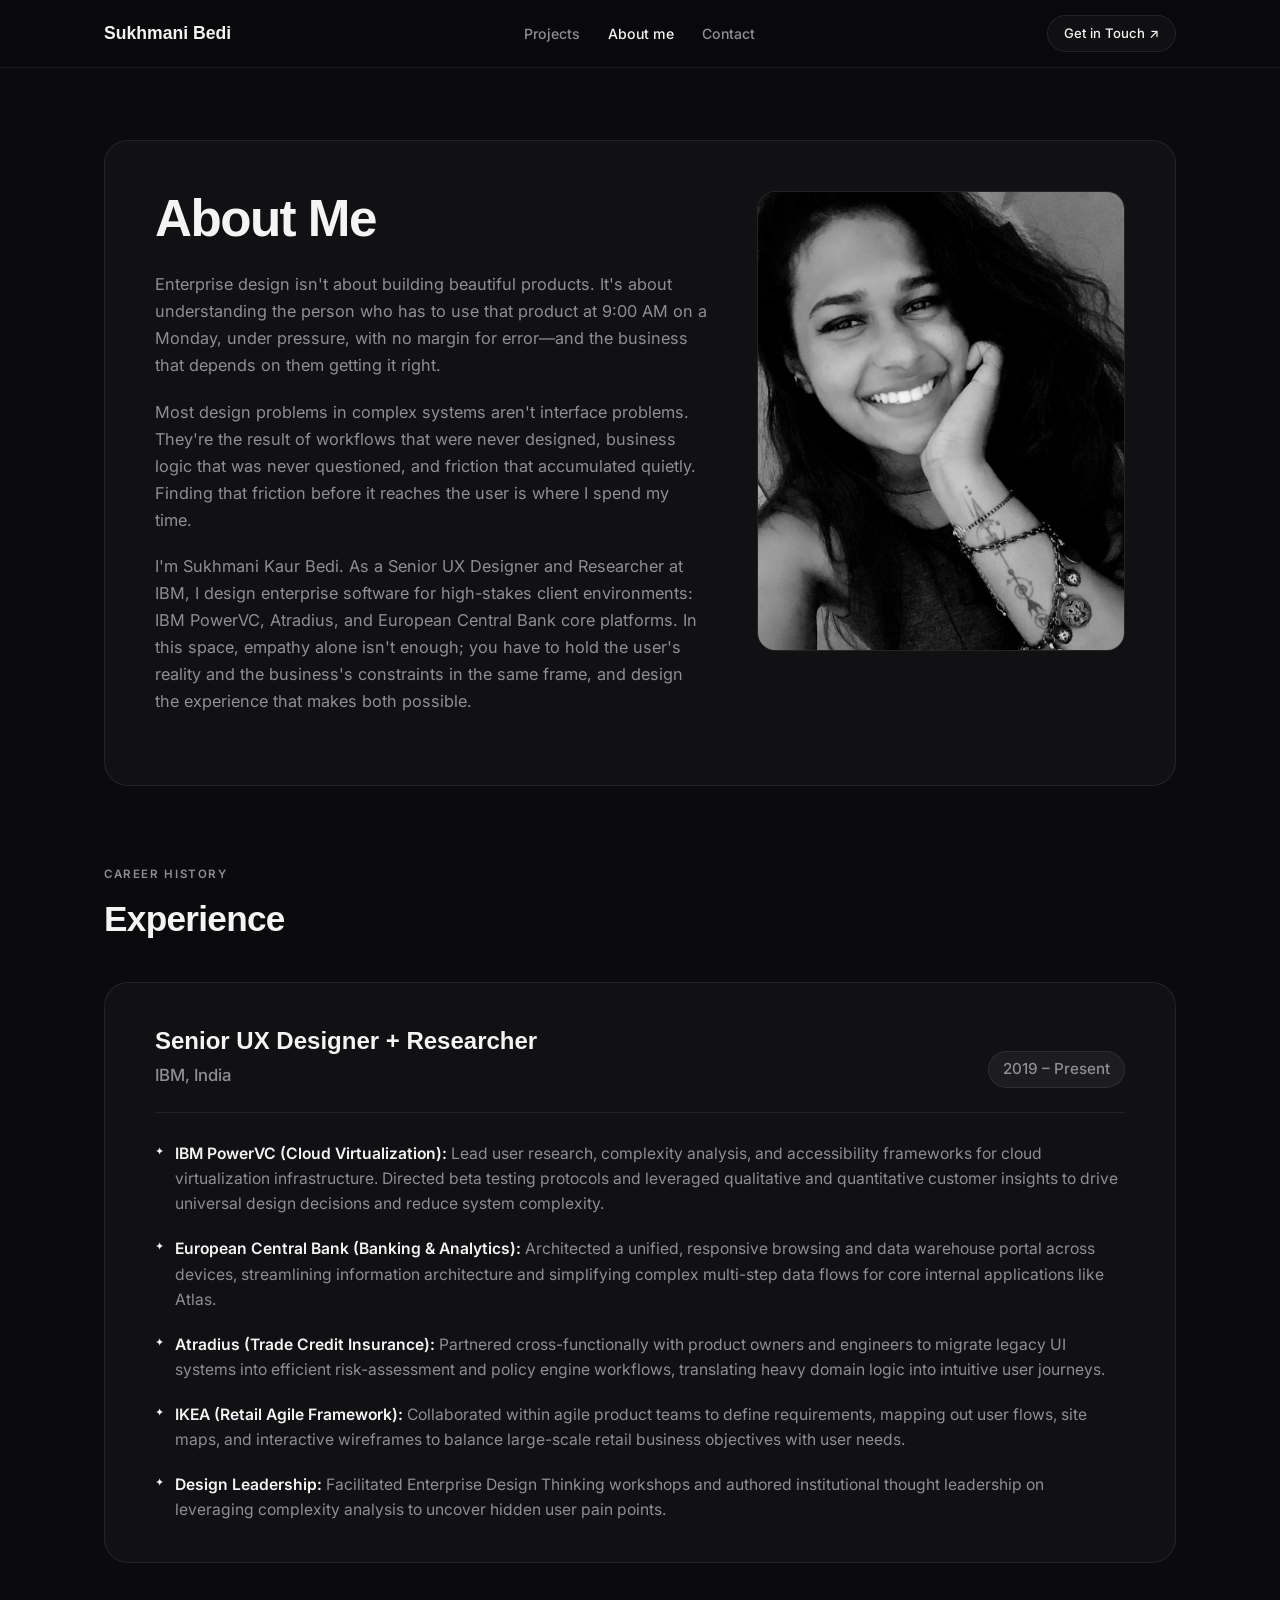
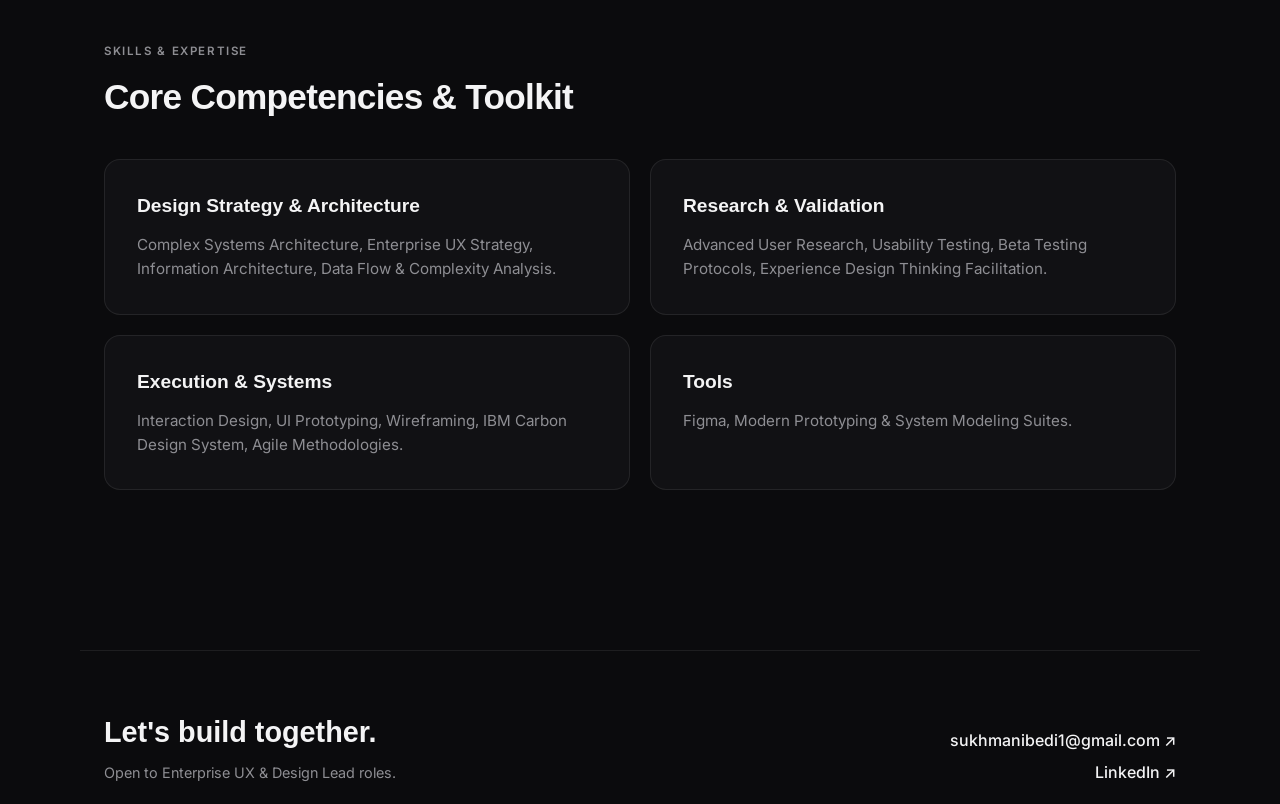
==== commit d94a2cd9: "Update about.html" ====
--- a/about.html
+++ b/about.html
@@ -161,24 +161,17 @@
 
     .meet-sukhmani-img-frame {
       width: 100%;
-      background: #fff;
-      padding: 12px 12px 40px 12px;
-      border-radius: 4px;
-      box-shadow: 0 4px 15px rgba(0,0,0,0.2);
-      transform: rotate(2deg);
-      transition: transform 0.3s ease;
-    }
-    
-    .meet-sukhmani-img-frame:hover {
-      transform: rotate(0deg) scale(1.02);
+      border-radius: 18px;
+      overflow: hidden;
+      border: 1px solid var(--border);
+      aspect-ratio: 4 / 5;
     }
 
     .meet-sukhmani-img-frame img {
       width: 100%;
-      aspect-ratio: 4 / 5;
+      height: 100%;
       object-fit: cover;
       display: block;
-      filter: sepia(0.3) contrast(1.1) brightness(1.05);
     }
 
     /* Experience Section */
